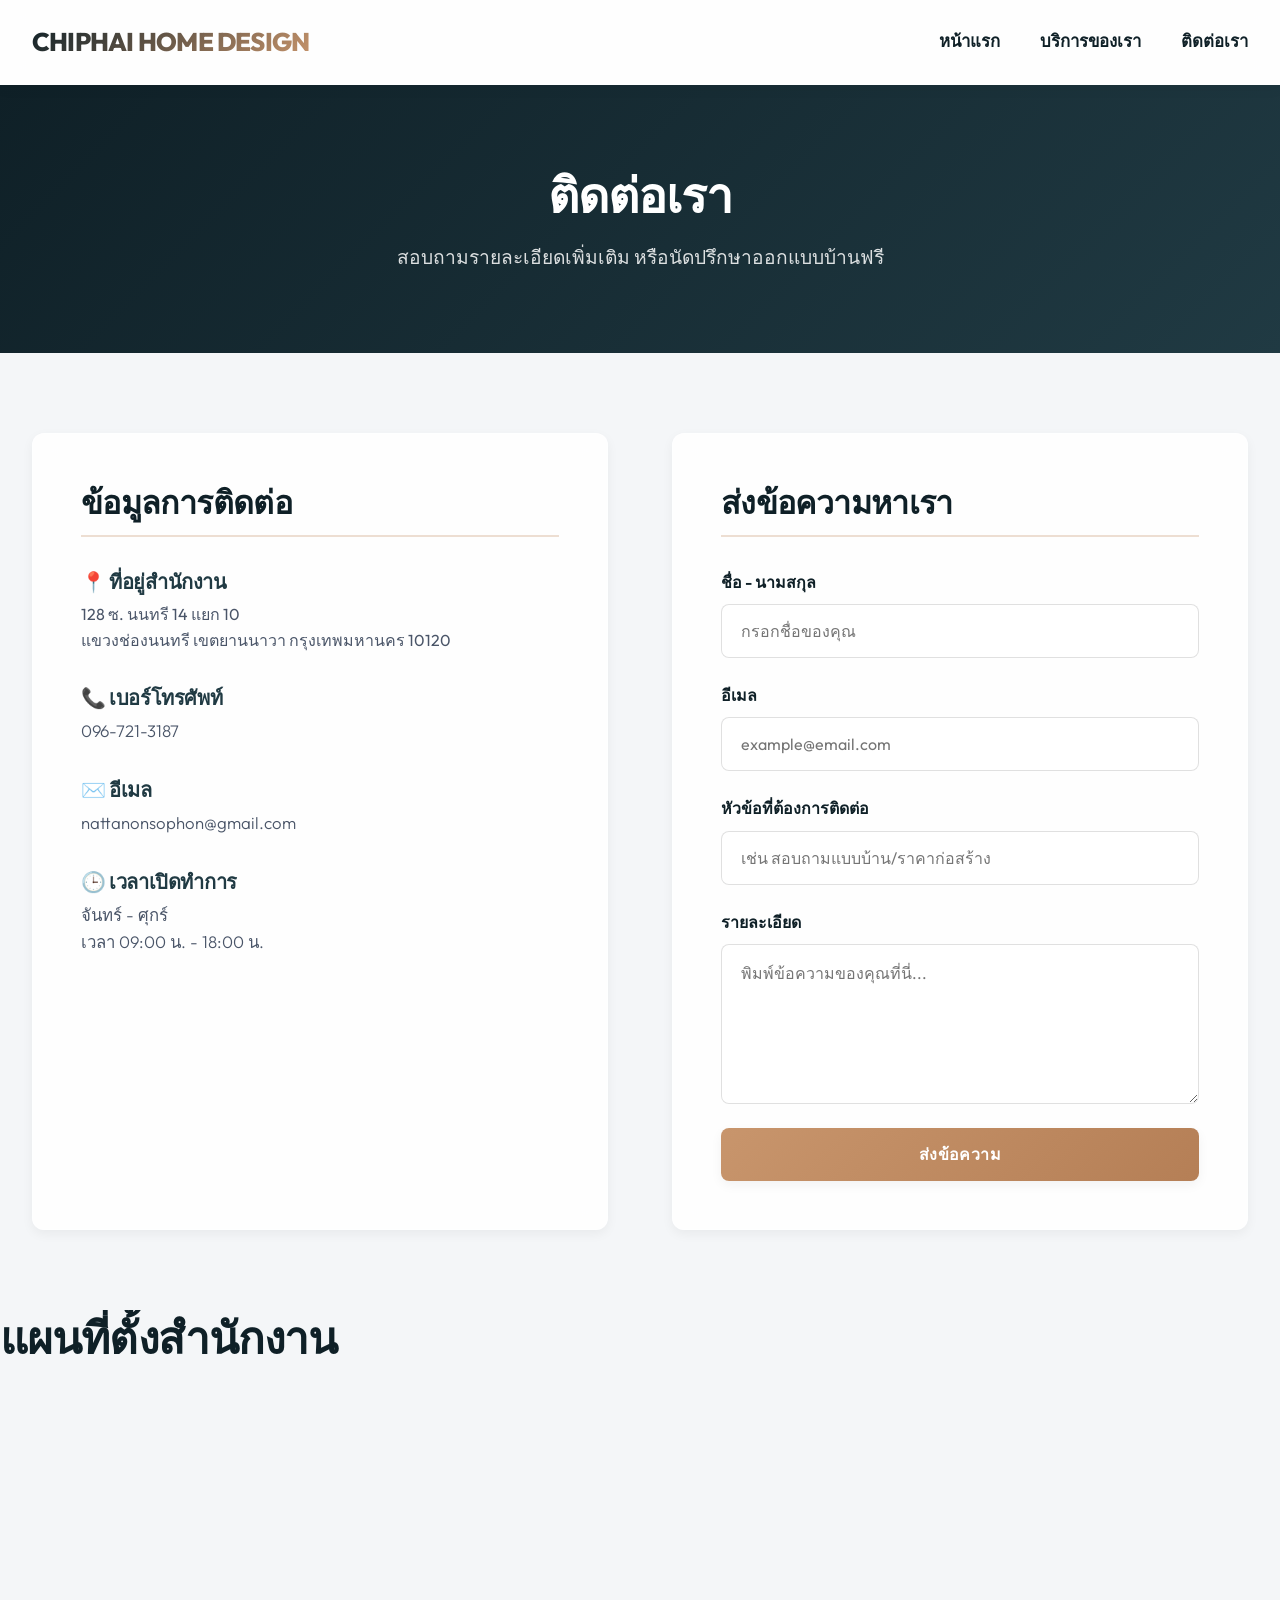
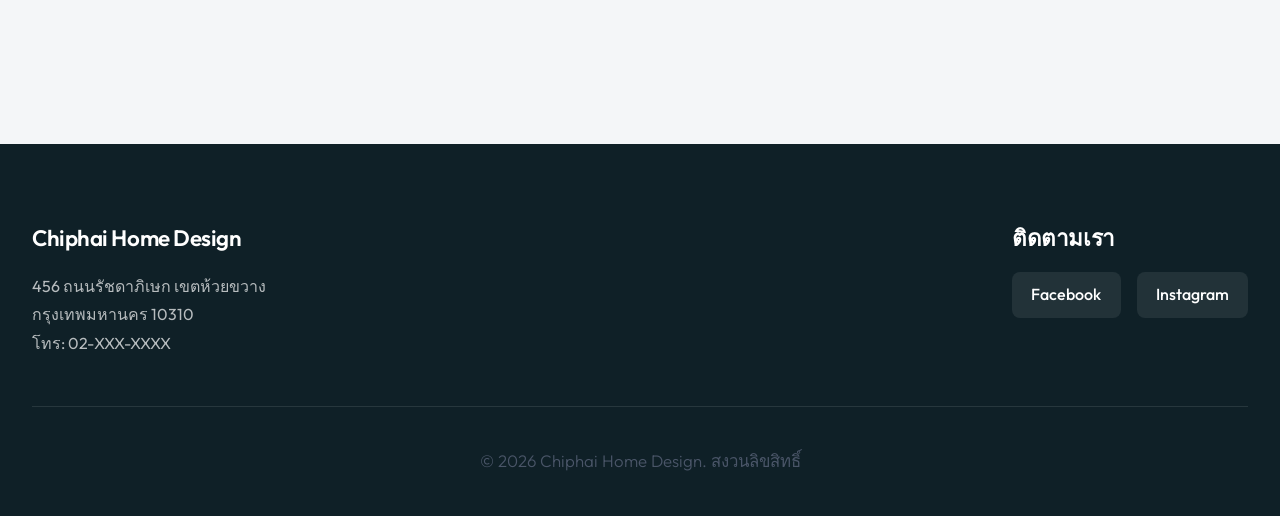
==== contact.html @ 51594060 "Initialize project1 with premium home design theme" ====
<!DOCTYPE html>
<html lang="th">

<head>
    <meta charset="UTF-8">
    <meta name="viewport" content="width=device-width, initial-scale=1.0">
    <title>Chiphai Home Design | ติดต่อเรา</title>
    <meta name="description" content="ติดต่อปรึกษาเรื่องออกแบบบ้านและก่อสร้างกับ Chiphai Home Design">
    <link rel="preconnect" href="https://fonts.googleapis.com">
    <link rel="preconnect" href="https://fonts.gstatic.com" crossorigin>
    <link href="https://fonts.googleapis.com/css2?family=Outfit:wght@300;400;500;600;700;800&display=swap"
        rel="stylesheet">
    <link rel="stylesheet" href="css/style.css">
</head>

<body>
    <!-- Navbar -->
    <header>
        <nav class="navbar">
            <div class="logo"><a href="index.html">Chiphai Home Design</a></div>
            <ul class="nav-links">
                <li><a href="index.html">หน้าแรก</a></li>
                <li><a href="menu.html">บริการของเรา</a></li>
                <li><a href="contact.html">ติดต่อเรา</a></li>
            </ul>
        </nav>
    </header>

    <main>
        <!-- Page Header -->
        <section class="page-header">
            <h1>ติดต่อเรา</h1>
            <p>สอบถามรายละเอียดเพิ่มเติม หรือนัดปรึกษาออกแบบบ้านฟรี</p>
        </section>

        <!-- Contact Container -->
        <div class="contact-container">
            <!-- Contact Info Section -->
            <section class="contact-info">
                <h2>ข้อมูลการติดต่อ</h2>
                <article class="info-item">
                    <h3>📍 ที่อยู่สำนักงาน</h3>
                    <address>
                        128 ซ. นนทรี 14 แยก 10<br>แขวงช่องนนทรี เขตยานนาวา กรุงเทพมหานคร 10120
                    </address>
                </article>
                <article class="info-item">
                    <h3>📞 เบอร์โทรศัพท์</h3>
                    <p>096-721-3187</p>
                </article>
                <article class="info-item">
                    <h3>✉️ อีเมล</h3>
                    <p><a href="mailto:nattanonsophon@gmail.com">nattanonsophon@gmail.com</a></p>
                </article>
                <article class="info-item">
                    <h3>🕒 เวลาเปิดทำการ</h3>
                    <p>จันทร์ - ศุกร์<br>เวลา 09:00 น. - 18:00 น.</p>
                </article>
            </section>

            <!-- Contact Form Section -->
            <section class="contact-form-section">
                <h2>ส่งข้อความหาเรา</h2>
                <form class="contact-form" action="#" method="get">
                    <div class="form-group">
                        <label for="name">ชื่อ - นามสกุล</label>
                        <input type="text" id="name" name="name" required placeholder="กรอกชื่อของคุณ">
                    </div>
                    <div class="form-group">
                        <label for="email">อีเมล</label>
                        <input type="email" id="email" name="email" required placeholder="example@email.com">
                    </div>
                    <div class="form-group">
                        <label for="subject">หัวข้อที่ต้องการติดต่อ</label>
                        <input type="text" id="subject" name="subject" required
                            placeholder="เช่น สอบถามแบบบ้าน/ราคาก่อสร้าง">
                    </div>
                    <div class="form-group">
                        <label for="message">รายละเอียด</label>
                        <textarea id="message" name="message" required
                            placeholder="พิมพ์ข้อความของคุณที่นี่..."></textarea>
                    </div>
                    <button type="submit" class="btn btn-primary">ส่งข้อความ</button>
                </form>
            </section>
        </div>

        <!-- Map Section -->
        <section class="map-section">
            <h2>แผนที่ตั้งสำนักงาน</h2>
            <iframe
                src="https://www.google.com/maps/embed?pb=!1m18!1m12!1m3!1d3875.760074219758!2d100.563032!3d13.7329583!2m3!1f0!2f0!3f0!3m2!1i1024!2i768!4f13.1!3m3!1m2!1s0x30e29f0322ba62c3%3A0xe541c9f43f064f26!2sTerminal21%20Asok!5e0!3m2!1sen!2sth!4v1680000000000!5m2!1sen!2sth"
                allowfullscreen="" loading="lazy" referrerpolicy="no-referrer-when-downgrade"
                title="แผนที่ตั้งบริษัท Chiphai Home Design บน Google Maps">
            </iframe>
        </section>
    </main>

    <!-- Footer -->
    <footer>
        <div class="footer-content">
            <section class="footer-section">
                <h3>Chiphai Home Design</h3>
                <address>
                    456 ถนนรัชดาภิเษก เขตห้วยขวาง<br>กรุงเทพมหานคร 10310<br>
                    โทร: 02-XXX-XXXX
                </address>
            </section>
            <section class="footer-section">
                <h3>ติดตามเรา</h3>
                <div class="social-links">
                    <a href="#">Facebook</a>
                    <a href="#">Instagram</a>
                </div>
            </section>
        </div>
        <div class="footer-bottom">
            <p>&copy; 2026 Chiphai Home Design. สงวนลิขสิทธิ์</p>
        </div>
    </footer>
</body>

</html>
---- css/style.css ----
@import url('https://fonts.googleapis.com/css2?family=Outfit:wght@300;400;500;600;700;800&display=swap');

/* ==========================================
   1. CSS VARIABLES (:root)
   ========================================== */
:root {
  /* Main Architectural Color Palette */
  --primary-color: #0F2027;     /* Deep Architectural Navy/Slate */
  --secondary-color: #C8956C;   /* Warm Copper / Bronze accent */
  --accent-color: #203A43;      /* Metallic Teal/Slate */
  --bg-light: #F4F6F8;
  --bg-glass: rgba(255, 255, 255, 0.85);
  --text-dark: #1A202C;
  --text-muted: #4A5568;
  --white: #FFFFFF;
  
  /* Elevation & Shadows */
  --shadow-sm: 0 4px 12px rgba(0, 0, 0, 0.05);
  --shadow-md: 0 8px 24px rgba(0, 0, 0, 0.08);
  --shadow-lg: 0 16px 40px rgba(0, 0, 0, 0.12);
  
  /* Transitions */
  --transition-normal: 0.3s cubic-bezier(0.4, 0, 0.2, 1);
  
  /* Typography & Layout */
  --font-primary: 'Outfit', sans-serif;
  --radius-sm: 8px;
  --radius-md: 12px;
  --radius-lg: 20px;
}

/* ==========================================
   2. GLOBAL RESET & BASE TYPOGRAPHY
   ========================================== */
*, *::before, *::after {
  margin: 0;
  padding: 0;
  box-sizing: border-box;
}

html {
  scroll-behavior: smooth;
  font-size: 16px;
}

body {
  font-family: var(--font-primary);
  font-weight: 400;
  color: var(--text-dark);
  background-color: var(--bg-light);
  line-height: 1.7;
  overflow-x: hidden;
  -webkit-font-smoothing: antialiased;
  -moz-osx-font-smoothing: grayscale;
}

h1, h2, h3, h4, h5, h6 {
  font-family: var(--font-primary);
  color: var(--primary-color);
  line-height: 1.25;
  letter-spacing: -0.02em;
}

h1 {
  font-size: clamp(2.2rem, 5vw, 3.8rem);
  font-weight: 800;
  margin-bottom: 1.2rem;
}

h2 {
  font-size: clamp(1.8rem, 4vw, 2.75rem);
  font-weight: 700;
  margin-bottom: 1.5rem;
}

h3 {
  font-size: clamp(1.25rem, 2.5vw, 1.6rem);
  font-weight: 600;
  margin-bottom: 0.8rem;
}

h4 {
  font-size: 1.1rem;
  font-weight: 600;
}

p {
  color: var(--text-muted);
  font-size: 1.05rem;
  font-weight: 300;
  line-height: 1.7;
}

a {
  text-decoration: none;
  color: inherit;
  transition: all var(--transition-normal);
}

a:hover {
  color: var(--secondary-color);
}

ul {
  list-style: none;
}

img {
  max-width: 100%;
  height: auto;
  display: block;
}

main {
  animation: fadeIn 0.8s ease-out;
}

/* ==========================================
   3. BUTTONS & MICRO-INTERACTIONS
   ========================================== */
.btn {
  display: inline-flex;
  align-items: center;
  justify-content: center;
  padding: 0.9rem 2rem;
  border-radius: var(--radius-sm);
  font-family: var(--font-primary);
  font-size: 1rem;
  font-weight: 600;
  letter-spacing: 0.03em;
  text-transform: uppercase;
  text-align: center;
  cursor: pointer;
  border: none;
  transition: all var(--transition-normal);
  position: relative;
  overflow: hidden;
  z-index: 1;
}

.btn-primary {
  background: linear-gradient(135deg, var(--secondary-color) 0%, #B57F56 100%);
  color: var(--white);
  box-shadow: var(--shadow-sm);
}

.btn-primary:hover {
  transform: translateY(-3px) scale(1.02);
  box-shadow: var(--shadow-md);
  background: linear-gradient(135deg, #B57F56 0%, var(--secondary-color) 100%);
  color: var(--white);
}

.btn-primary:active {
  transform: translateY(-1px) scale(1);
}

/* ==========================================
   4. HEADER & NAVBAR (FLEXBOX & GLASSMORPHISM)
   ========================================== */
header {
  position: sticky;
  top: 0;
  z-index: 1000;
  background: var(--bg-glass);
  backdrop-filter: blur(12px);
  -webkit-backdrop-filter: blur(12px);
  border-bottom: 1px solid rgba(255, 255, 255, 0.4);
  box-shadow: var(--shadow-sm);
  transition: all var(--transition-normal);
}

.navbar {
  display: flex;
  justify-content: space-between;
  align-items: center;
  max-width: 1280px;
  margin: 0 auto;
  padding: 1.25rem 2rem;
}

.logo a {
  display: inline-block;
  font-size: 1.6rem;
  font-weight: 800;
  color: var(--primary-color);
  letter-spacing: -0.03em;
  text-transform: uppercase;
  background: linear-gradient(135deg, var(--primary-color), var(--secondary-color));
  -webkit-background-clip: text;
  -webkit-text-fill-color: transparent;
  transition: transform var(--transition-normal), opacity var(--transition-normal);
}

.logo a:hover {
  transform: scale(1.03);
  opacity: 0.85;
}

.nav-links {
  display: flex;
  align-items: center;
  gap: 2.5rem;
}

.nav-links a {
  font-weight: 600;
  font-size: 1.05rem;
  color: var(--primary-color);
  position: relative;
  padding: 0.4rem 0;
  transition: color var(--transition-normal);
}

/* Nav Link Hover Underline Micro-interaction */
.nav-links a::after {
  content: '';
  position: absolute;
  bottom: 0;
  left: 0;
  width: 0%;
  height: 2px;
  background-color: var(--secondary-color);
  transition: width var(--transition-normal);
  border-radius: 2px;
}

.nav-links a:hover {
  color: var(--secondary-color);
}

.nav-links a:hover::after {
  width: 100%;
}

/* ==========================================
   5. HERO SECTION (FLEXBOX, GRADIENT & ENTRANCE ANIMATION)
   ========================================== */
.hero {
  display: flex;
  align-items: center;
  justify-content: space-between;
  max-width: 1280px;
  margin: 0 auto;
  padding: 5rem 2rem;
  min-height: 80vh;
  gap: 3.5rem;
  position: relative;
}

.hero-content {
  flex: 1;
  animation: heroEntrance 0.9s cubic-bezier(0.16, 1, 0.3, 1) forwards;
}

.hero-content h1 {
  color: var(--primary-color);
  position: relative;
}

.hero-content p {
  font-size: 1.25rem;
  margin-bottom: 2.5rem;
  max-width: 540px;
  color: var(--text-muted);
}

.hero-image {
  flex: 1;
  position: relative;
  animation: fadeIn 1.2s ease-out;
}

.hero-image img {
  width: 100%;
  height: 480px;
  object-fit: cover;
  border-radius: var(--radius-md);
  box-shadow: var(--shadow-lg);
  transition: transform var(--transition-normal);
  border: 1px solid rgba(255, 255, 255, 0.6);
}

.hero-image img:hover {
  transform: scale(1.02);
}

/* ==========================================
   6. FEATURES SECTION (CSS GRID & GLASSMORPHISM)
   ========================================== */
.features {
  background-color: var(--bg-light);
  padding: 6rem 2rem;
  text-align: center;
  position: relative;
}

.features h2 {
  font-size: 2.5rem;
  margin-bottom: 3.5rem;
  position: relative;
  display: inline-block;
}

.features h2::after {
  content: '';
  display: block;
  width: 60px;
  height: 4px;
  background: var(--secondary-color);
  margin: 0.8rem auto 0;
  border-radius: 2px;
}

.features-grid {
  display: grid;
  grid-template-columns: repeat(auto-fit, minmax(300px, 1fr));
  gap: 2.5rem;
  max-width: 1280px;
  margin: 0 auto;
}

.feature-card {
  background: var(--bg-glass);
  backdrop-filter: blur(12px);
  -webkit-backdrop-filter: blur(12px);
  border: 1px solid rgba(255, 255, 255, 0.4);
  padding: 3rem 2rem;
  border-radius: var(--radius-md);
  box-shadow: var(--shadow-sm);
  transition: transform var(--transition-normal), box-shadow var(--transition-normal);
  text-align: center;
}

.feature-card:hover {
  transform: translateY(-8px);
  box-shadow: var(--shadow-lg);
  animation: cardLift 0.4s ease forwards;
}

.feature-icon {
  font-size: 3rem;
  margin-bottom: 1.5rem;
  display: inline-block;
  background: rgba(200, 149, 108, 0.12);
  width: 80px;
  height: 80px;
  line-height: 80px;
  border-radius: 50%;
  border: 1px solid rgba(200, 149, 108, 0.3);
}

.feature-card h3 {
  margin-bottom: 1rem;
  color: var(--primary-color);
}

/* ==========================================
   7. TESTIMONIALS SECTION (CSS GRID & FLEXBOX)
   ========================================== */
.testimonials {
  padding: 6rem 2rem;
  max-width: 1280px;
  margin: 0 auto;
  text-align: center;
}

.testimonials h2 {
  font-size: 2.5rem;
  margin-bottom: 3.5rem;
}

.testimonials-grid {
  display: grid;
  grid-template-columns: repeat(auto-fit, minmax(380px, 1fr));
  gap: 2.5rem;
}

.testimonial-card {
  background: var(--bg-glass);
  backdrop-filter: blur(12px);
  -webkit-backdrop-filter: blur(12px);
  border: 1px solid rgba(255, 255, 255, 0.4);
  padding: 3rem 2.5rem;
  border-radius: var(--radius-md);
  box-shadow: var(--shadow-sm);
  position: relative;
  transition: transform var(--transition-normal), box-shadow var(--transition-normal);
  text-align: left;
}

.testimonial-card:hover {
  transform: translateY(-8px);
  box-shadow: var(--shadow-lg);
}

.testimonial-text {
  font-style: italic;
  font-size: 1.1rem;
  color: var(--text-dark);
  margin-bottom: 2rem;
  line-height: 1.8;
  position: relative;
}

.testimonial-author {
  display: flex;
  align-items: center;
  gap: 1.2rem;
}

.testimonial-author img {
  width: 65px;
  height: 65px;
  border-radius: 50%;
  object-fit: cover;
  border: 3px solid var(--secondary-color);
  box-shadow: var(--shadow-sm);
}

.testimonial-author h4 {
  color: var(--primary-color);
  font-weight: 700;
  font-size: 1.1rem;
}

/* ==========================================
   8. CTA SECTION (GRADIENT BACKGROUND)
   ========================================== */
.cta-section {
  background: linear-gradient(135deg, var(--primary-color) 0%, var(--accent-color) 100%);
  color: var(--white);
  text-align: center;
  padding: 6rem 2rem;
  position: relative;
  overflow: hidden;
}

.cta-section h2 {
  color: var(--white);
  font-size: 2.75rem;
  margin-bottom: 1.2rem;
}

.cta-section p {
  color: rgba(255, 255, 255, 0.85);
  margin-bottom: 2.5rem;
  font-size: 1.25rem;
  max-width: 650px;
  margin-left: auto;
  margin-right: auto;
}

/* ==========================================
   9. PAGE HEADER & PRODUCT GRID (MENU PAGE)
   ========================================== */
.page-header {
  background: linear-gradient(135deg, var(--primary-color) 0%, var(--accent-color) 100%);
  color: var(--white);
  text-align: center;
  padding: 5rem 2rem;
}

.page-header h1 {
  color: var(--white);
  font-size: 3rem;
  margin-bottom: 1rem;
}

.page-header p {
  color: rgba(255, 255, 255, 0.85);
  font-size: 1.2rem;
}

.products {
  padding: 5rem 2rem 6rem;
  max-width: 1280px;
  margin: 0 auto;
}

.product-grid {
  display: grid;
  grid-template-columns: repeat(3, 1fr);
  gap: 2.5rem;
}

.product-card {
  background: var(--bg-glass);
  backdrop-filter: blur(12px);
  -webkit-backdrop-filter: blur(12px);
  border: 1px solid rgba(255, 255, 255, 0.4);
  border-radius: var(--radius-md);
  overflow: hidden;
  box-shadow: var(--shadow-sm);
  transition: transform var(--transition-normal), box-shadow var(--transition-normal);
  display: flex;
  flex-direction: column;
}

.product-card:hover {
  transform: translateY(-8px);
  box-shadow: var(--shadow-lg);
}

.product-image {
  width: 100%;
  height: 260px;
  object-fit: cover;
  transition: transform var(--transition-normal);
}

.product-card:hover .product-image {
  transform: scale(1.08);
}

.product-info {
  padding: 2rem;
  display: flex;
  flex-direction: column;
  flex-grow: 1;
}

.product-info h3 {
  color: var(--primary-color);
  font-size: 1.4rem;
  margin-bottom: 0.8rem;
}

.product-info p {
  font-size: 1rem;
  flex-grow: 1;
  margin-bottom: 1.5rem;
}

.product-price {
  color: var(--secondary-color);
  font-size: 1.35rem;
  font-weight: 700;
  letter-spacing: -0.01em;
}

/* ==========================================
   10. PROMOTION BANNER (GRADIENT BACKGROUND)
   ========================================== */
.promotion-banner {
  background: linear-gradient(135deg, var(--secondary-color) 0%, #A87B56 100%);
  color: var(--white);
  text-align: center;
  padding: 4rem 2rem;
  margin: 4rem 0 2rem;
  box-shadow: var(--shadow-md);
}

.promotion-banner h2 {
  color: var(--white);
  font-size: 2.25rem;
  margin-bottom: 0.8rem;
}

.promotion-banner p {
  color: rgba(255, 255, 255, 0.95);
  font-size: 1.25rem;
}

/* ==========================================
   11. CONTACT SECTION (CONTACT GRID & GLASSMORPHISM)
   ========================================== */
.contact-container {
  display: grid;
  grid-template-columns: 1fr 1fr;
  gap: 4rem;
  max-width: 1280px;
  margin: 5rem auto;
  padding: 0 2rem;
}

.contact-info, .contact-form-section {
  background: var(--bg-glass);
  backdrop-filter: blur(12px);
  -webkit-backdrop-filter: blur(12px);
  border: 1px solid rgba(255, 255, 255, 0.4);
  padding: 3rem;
  border-radius: var(--radius-md);
  box-shadow: var(--shadow-sm);
}

.contact-info h2, .contact-form-section h2 {
  font-size: 2rem;
  margin-bottom: 2rem;
  color: var(--primary-color);
  border-bottom: 2px solid rgba(200, 149, 108, 0.3);
  padding-bottom: 0.8rem;
}

.info-item {
  margin-bottom: 2rem;
}

.info-item h3 {
  font-size: 1.25rem;
  margin-bottom: 0.5rem;
  color: var(--accent-color);
}

.info-item p, .info-item address {
  font-style: normal;
  color: var(--text-muted);
  line-height: 1.6;
}

.contact-form {
  display: flex;
  flex-direction: column;
  gap: 1.5rem;
}

.form-group {
  display: flex;
  flex-direction: column;
  gap: 0.5rem;
}

.form-group label {
  font-weight: 600;
  color: var(--primary-color);
}

.form-group input, .form-group textarea {
  padding: 1rem 1.2rem;
  border: 1px solid rgba(0, 0, 0, 0.12);
  border-radius: var(--radius-sm);
  font-family: var(--font-primary);
  font-size: 1rem;
  background: var(--white);
  transition: all var(--transition-normal);
}

.form-group textarea {
  resize: vertical;
  min-height: 160px;
}

.form-group input:focus, .form-group textarea:focus {
  outline: none;
  border-color: var(--secondary-color);
  box-shadow: 0 0 0 4px rgba(200, 149, 108, 0.15);
}

/* Map Section */
.map-section {
  width: 100%;
  height: 450px;
  margin-bottom: -1rem;
  overflow: hidden;
}

.map-section iframe {
  width: 100%;
  height: 100%;
  border: 0;
}

/* ==========================================
   12. FOOTER (FLEXBOX & SOCIAL LINKS)
   ========================================== */
footer {
  background-color: var(--primary-color);
  color: var(--white);
  padding: 5rem 2rem 2.5rem;
}

.footer-content {
  display: flex;
  justify-content: space-between;
  flex-wrap: wrap;
  gap: 3rem;
  max-width: 1280px;
  margin: 0 auto;
  border-bottom: 1px solid rgba(255, 255, 255, 0.1);
  padding-bottom: 3rem;
}

.footer-section h3 {
  color: var(--white);
  font-size: 1.4rem;
  margin-bottom: 1.2rem;
}

.footer-section address {
  font-style: normal;
  color: rgba(255, 255, 255, 0.7);
  line-height: 1.8;
}

.social-links {
  display: flex;
  gap: 1rem;
  margin-top: 1rem;
}

.social-links a {
  background: rgba(255, 255, 255, 0.08);
  color: var(--white);
  padding: 0.6rem 1.2rem;
  border-radius: var(--radius-sm);
  font-weight: 500;
  transition: all var(--transition-normal);
}

.social-links a:hover {
  background: var(--secondary-color);
  transform: translateY(-3px);
}

.footer-bottom {
  text-align: center;
  padding-top: 2.5rem;
  color: rgba(255, 255, 255, 0.5);
  font-size: 0.95rem;
}

/* ==========================================
   13. SERVICE DETAIL OVERLAY (CSS :target)
   ========================================== */

/* Card hover interactions */
.product-card:hover .product-image {
  transform: scale(1.06);
}

.product-card:hover h3 {
  color: var(--secondary-color);
}

/* Detail button inside cards */
.btn-detail {
  align-self: flex-start;
  padding: 0.6rem 1.4rem;
  font-size: 0.9rem;
  font-weight: 600;
  text-transform: uppercase;
  letter-spacing: 0.05em;
  background: transparent;
  color: var(--secondary-color);
  border: 2px solid var(--secondary-color);
  border-radius: var(--radius-sm);
  margin-top: auto; /* Push to the bottom of the card info area */
  transition: all var(--transition-normal);
}

.btn-detail:hover {
  background: var(--secondary-color);
  color: var(--white) !important; /* override global anchor color */
  transform: translateY(-2px);
  box-shadow: var(--shadow-sm);
}

/* Overlay (hidden by default) */
.service-detail-overlay {
  position: fixed;
  top: 0;
  left: 0;
  width: 100%;
  height: 100%;
  background: rgba(15, 32, 39, 0.75);
  backdrop-filter: blur(6px);
  -webkit-backdrop-filter: blur(6px);
  z-index: 2000;
  display: flex;
  align-items: center;
  justify-content: center;
  padding: 2rem;
  opacity: 0;
  visibility: hidden;
  transition: opacity 0.4s ease, visibility 0.4s ease;
}

/* Show overlay when :target is active */
.service-detail-overlay:target {
  opacity: 1;
  visibility: visible;
}

.service-detail-overlay:target .service-detail-card {
  transform: translateY(0) scale(1);
  opacity: 1;
}

/* Detail card */
.service-detail-card {
  background: var(--white);
  border-radius: var(--radius-lg);
  max-width: 720px;
  width: 100%;
  max-height: 90vh;
  overflow-y: auto;
  box-shadow: var(--shadow-lg);
  position: relative;
  transform: translateY(30px) scale(0.95);
  opacity: 0;
  transition: transform 0.4s cubic-bezier(0.16, 1, 0.3, 1), opacity 0.4s ease;
}

/* Close button */
.detail-close {
  position: absolute;
  top: 1rem;
  right: 1.2rem;
  width: 44px;
  height: 44px;
  display: flex;
  align-items: center;
  justify-content: center;
  font-size: 1.4rem;
  font-weight: 700;
  color: var(--white);
  background: rgba(0, 0, 0, 0.45);
  border-radius: 50%;
  z-index: 10;
  transition: all var(--transition-normal);
  text-decoration: none;
  line-height: 1;
}

.detail-close:hover {
  background: rgba(0, 0, 0, 0.7);
  transform: rotate(90deg) scale(1.1);
  color: var(--white);
}

/* Detail hero image */
.detail-hero {
  width: 100%;
  overflow: hidden;
  border-radius: var(--radius-lg) var(--radius-lg) 0 0;
}

.detail-hero img {
  width: 100%;
  height: 320px;
  object-fit: cover;
  display: block;
}

/* Detail body content */
.detail-body {
  padding: 2.5rem;
}

.detail-body h2 {
  font-size: 2rem;
  color: var(--primary-color);
  margin-bottom: 0.5rem;
}

.detail-body h3 {
  font-size: 1.3rem;
  color: var(--accent-color);
  margin-top: 2rem;
  margin-bottom: 1rem;
  padding-bottom: 0.5rem;
  border-bottom: 2px solid rgba(200, 149, 108, 0.25);
}

.detail-price {
  font-size: 1.5rem;
  font-weight: 700;
  color: var(--secondary-color);
  margin-bottom: 1.5rem;
}

.detail-body > p {
  font-size: 1.1rem;
  line-height: 1.8;
  color: var(--text-muted);
}

/* Feature list */
.detail-features {
  list-style: none;
  padding: 0;
  margin: 0 0 2rem 0;
  display: flex;
  flex-direction: column;
  gap: 0.8rem;
}

.detail-features li {
  font-size: 1.05rem;
  color: var(--text-dark);
  padding: 0.7rem 1rem;
  background: var(--bg-light);
  border-radius: var(--radius-sm);
  border-left: 3px solid var(--secondary-color);
  transition: transform var(--transition-normal);
}

.detail-features li:hover {
  transform: translateX(5px);
}

/* ==========================================
   14. KEYFRAME ANIMATIONS
   ========================================== */
@keyframes heroEntrance {
  from {
    opacity: 0;
    transform: translateY(30px);
  }
  to {
    opacity: 1;
    transform: translateY(0);
  }
}

@keyframes fadeIn {
  from {
    opacity: 0;
  }
  to {
    opacity: 1;
  }
}

@keyframes cardLift {
  0% {
    transform: translateY(0);
  }
  50% {
    transform: translateY(-10px);
  }
  100% {
    transform: translateY(-8px);
  }
}

/* ==========================================
   14. RESPONSIVE DESIGN (@media queries)
   ========================================== */

/* Breakpoint 1200px+ / Desktop */
@media (min-width: 1200px) {
  .product-grid {
    grid-template-columns: repeat(3, 1fr);
  }

  .contact-container {
    grid-template-columns: 1fr 1fr;
    padding-left: 2rem;
    padding-right: 2rem;
  }
}

/* Breakpoint 768px - 992px / Tablet */
@media (max-width: 992px) {
  .hero {
    flex-direction: column;
    text-align: center;
    padding: 4rem 2rem;
  }

  .hero-content {
    padding-right: 0;
    margin-bottom: 2rem;
  }

  .hero-content p {
    margin-left: auto;
    margin-right: auto;
  }

  .product-grid {
    grid-template-columns: repeat(2, 1fr);
  }

  .contact-container {
    grid-template-columns: 1fr;
    gap: 2.5rem;
  }
}

/* Breakpoint 375px / Mobile (max-width: 576px) */
@media (max-width: 576px) {
  .navbar {
    flex-direction: column;
    gap: 1.2rem;
    padding: 1rem;
  }

  .nav-links {
    gap: 1.2rem;
  }

  .product-grid {
    grid-template-columns: 1fr;
  }

  .testimonials-grid {
    grid-template-columns: 1fr;
  }

  .footer-content {
    flex-direction: column;
    text-align: center;
  }

  .social-links {
    justify-content: center;
  }

  .hero-image img {
    height: 320px;
  }

  .contact-info, .contact-form-section {
    padding: 2rem 1.5rem;
  }

  .features h2, .testimonials h2, .cta-section h2, .page-header h1 {
    font-size: 2rem;
  }

  /* Service Detail Overlay - Mobile */
  .service-detail-overlay {
    padding: 1rem;
    align-items: flex-start;
    padding-top: 2rem;
  }

  .service-detail-card {
    max-height: 85vh;
  }

  .detail-hero img {
    height: 200px;
  }

  .detail-body {
    padding: 1.5rem;
  }

  .detail-body h2 {
    font-size: 1.5rem;
  }

  .detail-price {
    font-size: 1.25rem;
  }
}
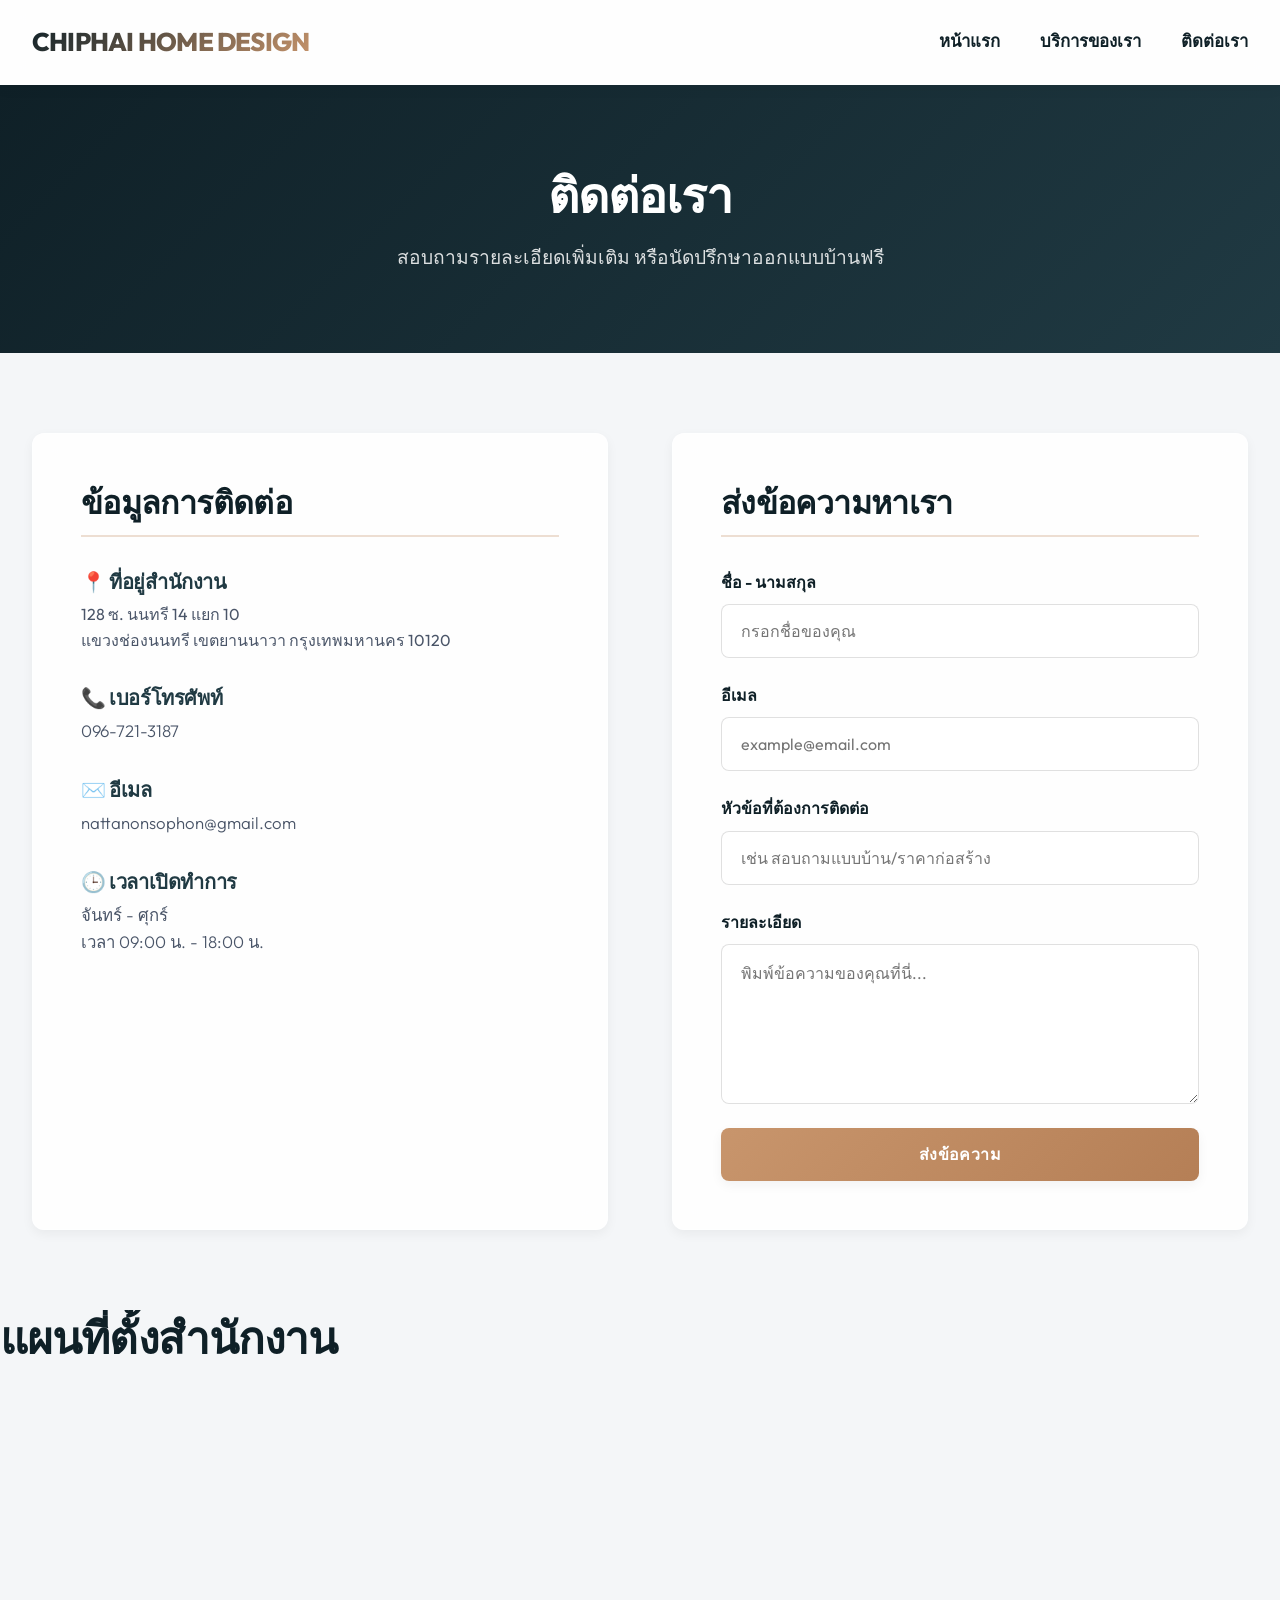
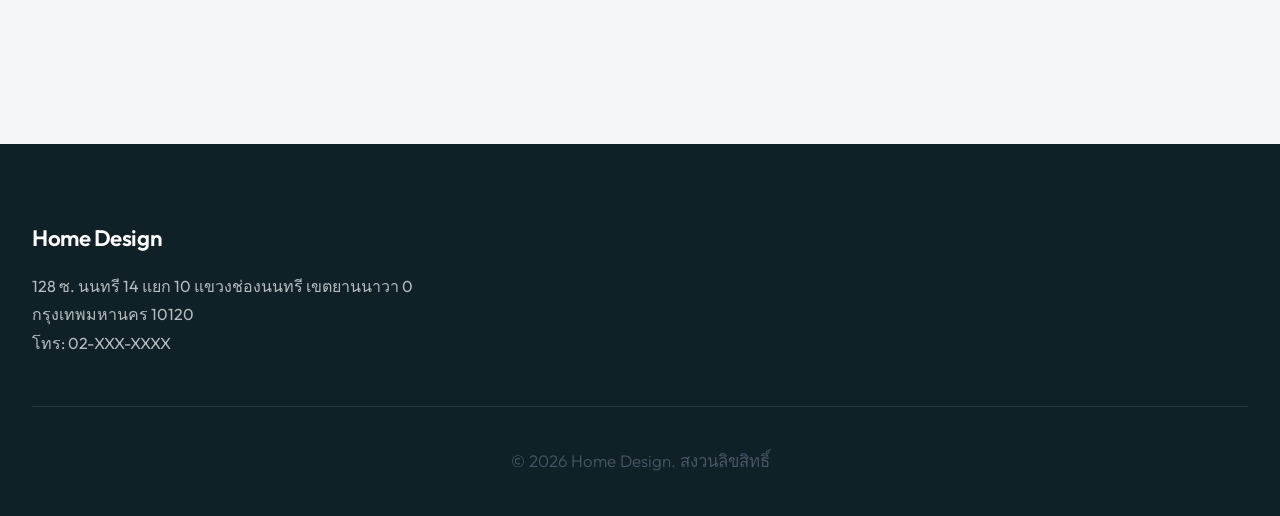
==== commit 6adc3938: "Update contact.html" ====
--- a/contact.html
+++ b/contact.html
@@ -4,7 +4,7 @@
 <head>
     <meta charset="UTF-8">
     <meta name="viewport" content="width=device-width, initial-scale=1.0">
-    <title>Chiphai Home Design | ติดต่อเรา</title>
+    <title> Home Design | ติดต่อเรา</title>
     <meta name="description" content="ติดต่อปรึกษาเรื่องออกแบบบ้านและก่อสร้างกับ Chiphai Home Design">
     <link rel="preconnect" href="https://fonts.googleapis.com">
     <link rel="preconnect" href="https://fonts.gstatic.com" crossorigin>
@@ -91,7 +91,7 @@
             <iframe
                 src="https://www.google.com/maps/embed?pb=!1m18!1m12!1m3!1d3875.760074219758!2d100.563032!3d13.7329583!2m3!1f0!2f0!3f0!3m2!1i1024!2i768!4f13.1!3m3!1m2!1s0x30e29f0322ba62c3%3A0xe541c9f43f064f26!2sTerminal21%20Asok!5e0!3m2!1sen!2sth!4v1680000000000!5m2!1sen!2sth"
                 allowfullscreen="" loading="lazy" referrerpolicy="no-referrer-when-downgrade"
-                title="แผนที่ตั้งบริษัท Chiphai Home Design บน Google Maps">
+                title="แผนที่ตั้งบริษัท  Home Design บน Google Maps">
             </iframe>
         </section>
     </main>
@@ -100,24 +100,17 @@
     <footer>
         <div class="footer-content">
             <section class="footer-section">
-                <h3>Chiphai Home Design</h3>
+                <h3> Home Design</h3>
                 <address>
-                    456 ถนนรัชดาภิเษก เขตห้วยขวาง<br>กรุงเทพมหานคร 10310<br>
+                   128 ซ. นนทรี 14 แยก 10 แขวงช่องนนทรี เขตยานนาวา 0<br>กรุงเทพมหานคร 10120<br>
                     โทร: 02-XXX-XXXX
                 </address>
             </section>
-            <section class="footer-section">
-                <h3>ติดตามเรา</h3>
-                <div class="social-links">
-                    <a href="#">Facebook</a>
-                    <a href="#">Instagram</a>
-                </div>
-            </section>
         </div>
         <div class="footer-bottom">
-            <p>&copy; 2026 Chiphai Home Design. สงวนลิขสิทธิ์</p>
+            <p>&copy; 2026  Home Design. สงวนลิขสิทธิ์</p>
         </div>
     </footer>
 </body>
 
-</html>+</html>
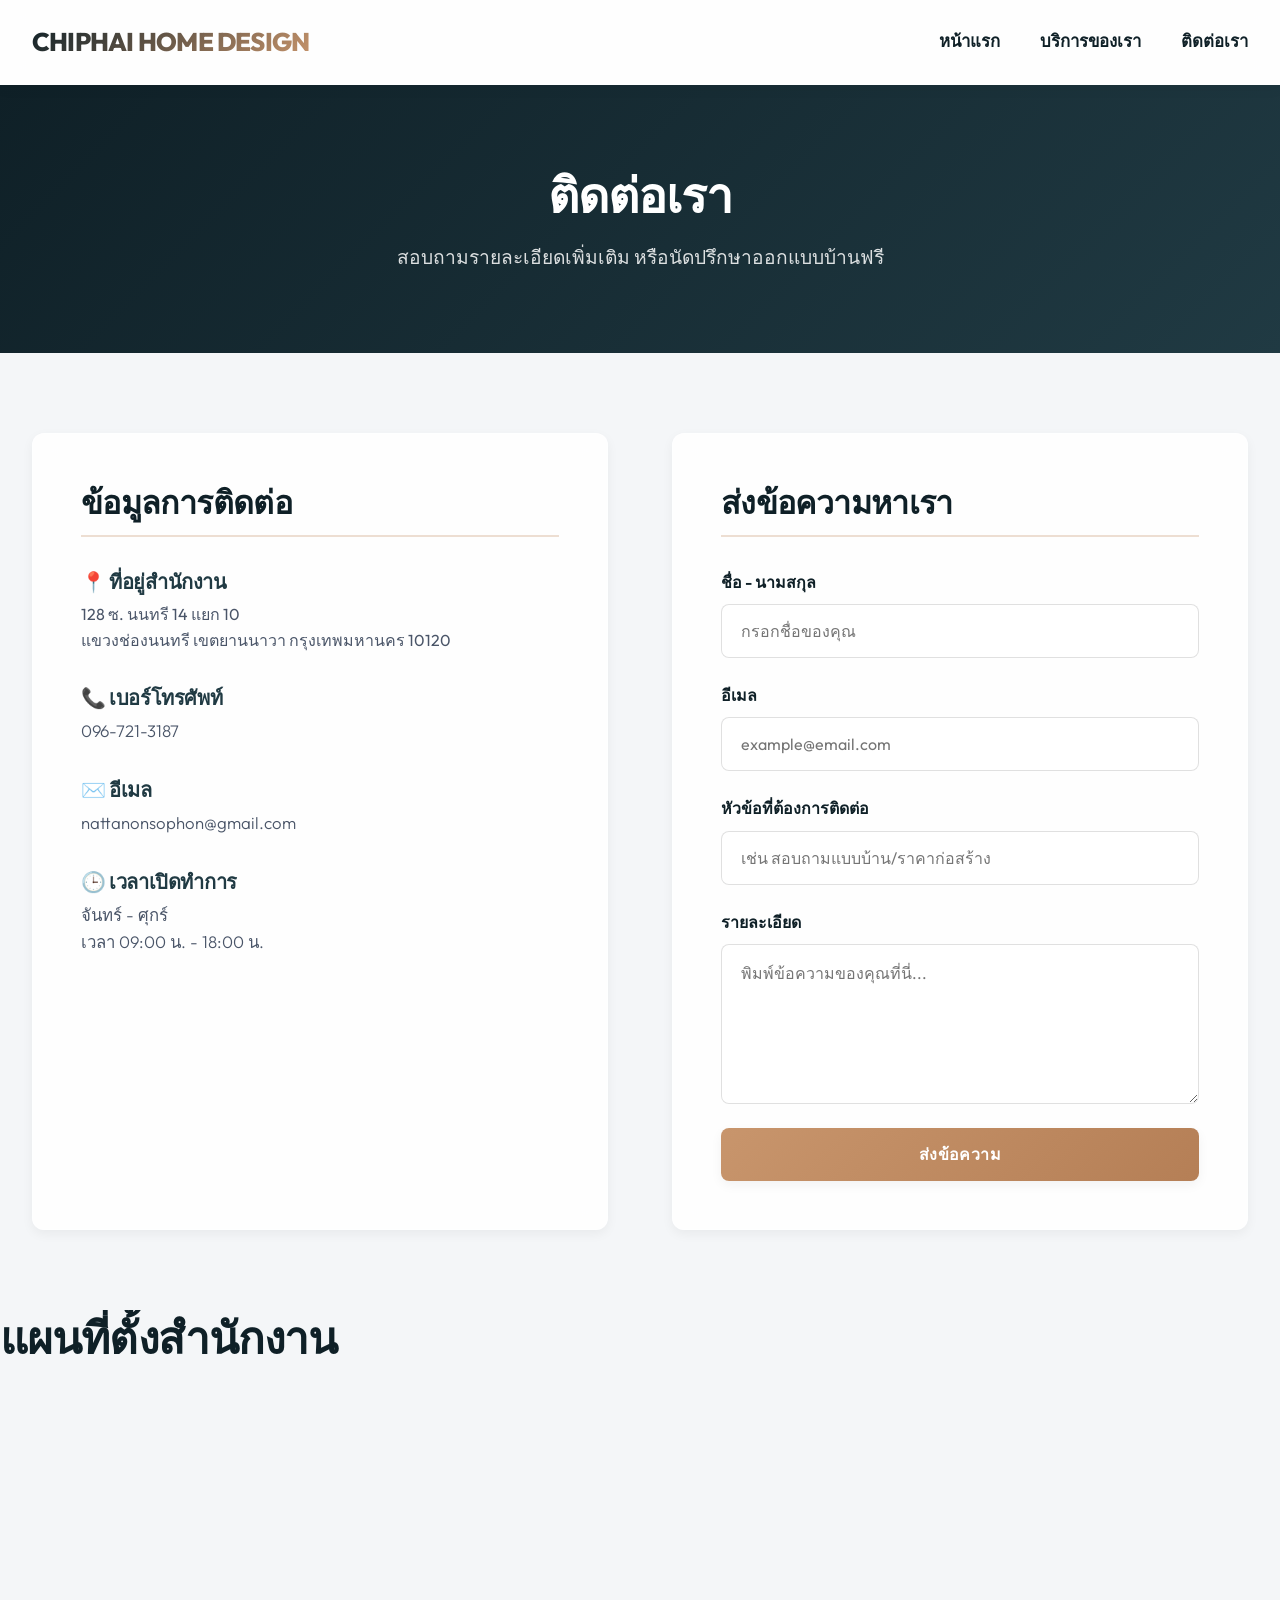
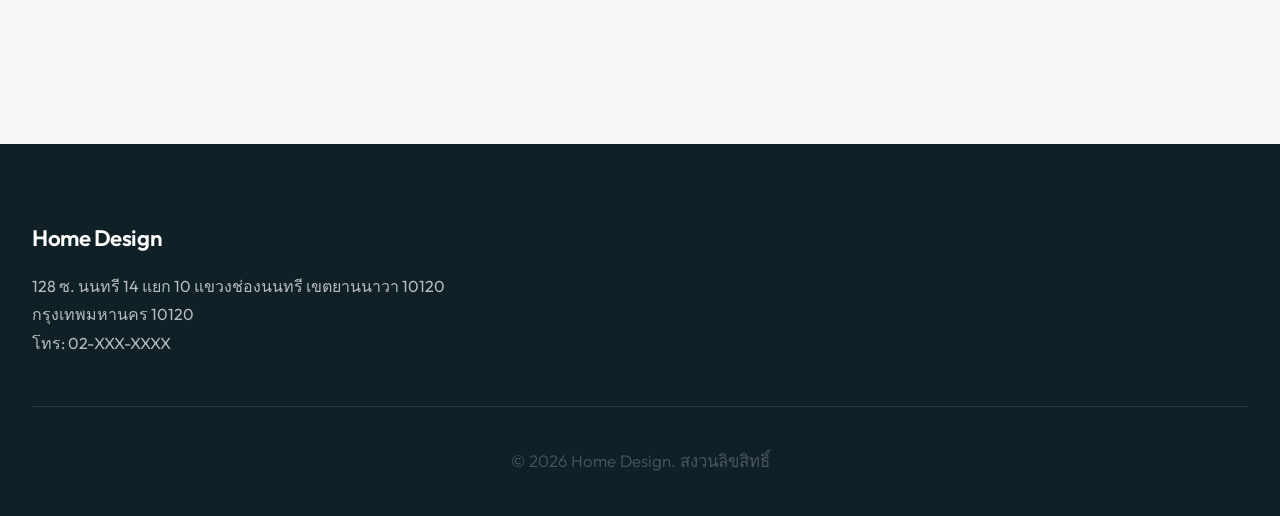
==== commit 43062457: "Update contact.html" ====
--- a/contact.html
+++ b/contact.html
@@ -102,7 +102,7 @@
             <section class="footer-section">
                 <h3> Home Design</h3>
                 <address>
-                   128 ซ. นนทรี 14 แยก 10 แขวงช่องนนทรี เขตยานนาวา 0<br>กรุงเทพมหานคร 10120<br>
+                   128 ซ. นนทรี 14 แยก 10 แขวงช่องนนทรี เขตยานนาวา 10120<br>กรุงเทพมหานคร 10120<br>
                     โทร: 02-XXX-XXXX
                 </address>
             </section>
--- a/css/style.css
+++ b/css/style.css
@@ -1,28 +1,28 @@
 @import url('https://fonts.googleapis.com/css2?family=Outfit:wght@300;400;500;600;700;800&display=swap');
 
 /* ==========================================
-   1. CSS VARIABLES (:root)
+   1. ตัวแปร CSS (:root)
    ========================================== */
 :root {
-  /* Main Architectural Color Palette */
-  --primary-color: #0F2027;     /* Deep Architectural Navy/Slate */
-  --secondary-color: #C8956C;   /* Warm Copper / Bronze accent */
-  --accent-color: #203A43;      /* Metallic Teal/Slate */
+  /* โทนสีหลักสำหรับการออกแบบบ้าน */
+  --primary-color: #0F2027;     /* สีกรมท่าสถาปัตยกรรมเข้ม */
+  --secondary-color: #C8956C;   /* สีทองแดงอุ่น สำหรับแต่งขอบ */
+  --accent-color: #203A43;      /* สีสเลทประกายเมทัลลิก */
   --bg-light: #F4F6F8;
   --bg-glass: rgba(255, 255, 255, 0.85);
   --text-dark: #1A202C;
   --text-muted: #4A5568;
   --white: #FFFFFF;
   
-  /* Elevation & Shadows */
+  /* มิติและเงา */
   --shadow-sm: 0 4px 12px rgba(0, 0, 0, 0.05);
   --shadow-md: 0 8px 24px rgba(0, 0, 0, 0.08);
   --shadow-lg: 0 16px 40px rgba(0, 0, 0, 0.12);
   
-  /* Transitions */
+  /* เอฟเฟกต์การเคลื่อนไหว (Transition) */
   --transition-normal: 0.3s cubic-bezier(0.4, 0, 0.2, 1);
   
-  /* Typography & Layout */
+  /* ตัวอักษรและระยะขอบ */
   --font-primary: 'Outfit', sans-serif;
   --radius-sm: 8px;
   --radius-md: 12px;
@@ -30,7 +30,7 @@
 }
 
 /* ==========================================
-   2. GLOBAL RESET & BASE TYPOGRAPHY
+   2. รีเซ็ตค่าเริ่มต้นและฟอนต์พื้นฐาน
    ========================================== */
 *, *::before, *::after {
   margin: 0;
@@ -116,7 +116,7 @@
 }
 
 /* ==========================================
-   3. BUTTONS & MICRO-INTERACTIONS
+   3. ปุ่มและลูกเล่นการตอบสนอง
    ========================================== */
 .btn {
   display: inline-flex;
@@ -156,7 +156,7 @@
 }
 
 /* ==========================================
-   4. HEADER & NAVBAR (FLEXBOX & GLASSMORPHISM)
+   4. ส่วนหัวและเมนูนำทาง (Navbar - Flexbox & Glassmorphism)
    ========================================== */
 header {
   position: sticky;
@@ -212,7 +212,7 @@
   transition: color var(--transition-normal);
 }
 
-/* Nav Link Hover Underline Micro-interaction */
+/* เส้นใต้ของลิงก์เมนูเมื่อเอาเมาส์ชี้ */
 .nav-links a::after {
   content: '';
   position: absolute;
@@ -234,7 +234,7 @@
 }
 
 /* ==========================================
-   5. HERO SECTION (FLEXBOX, GRADIENT & ENTRANCE ANIMATION)
+   5. ส่วนต้อนรับ (Hero Section - Flexbox, Gradient & Entrance Animation)
    ========================================== */
 .hero {
   display: flex;
@@ -286,7 +286,7 @@
 }
 
 /* ==========================================
-   6. FEATURES SECTION (CSS GRID & GLASSMORPHISM)
+   6. ส่วนจุดเด่น (Features Section - CSS Grid & Glassmorphism)
    ========================================== */
 .features {
   background-color: var(--bg-light);
@@ -356,7 +356,7 @@
 }
 
 /* ==========================================
-   7. TESTIMONIALS SECTION (CSS GRID & FLEXBOX)
+   7. ส่วนความเห็นลูกค้า (Testimonials Section - CSS Grid & Flexbox)
    ========================================== */
 .testimonials {
   padding: 6rem 2rem;
@@ -425,7 +425,7 @@
 }
 
 /* ==========================================
-   8. CTA SECTION (GRADIENT BACKGROUND)
+   8. ส่วนเชิญชวนติดต่อ (CTA Section - Gradient Background)
    ========================================== */
 .cta-section {
   background: linear-gradient(135deg, var(--primary-color) 0%, var(--accent-color) 100%);
@@ -452,7 +452,7 @@
 }
 
 /* ==========================================
-   9. PAGE HEADER & PRODUCT GRID (MENU PAGE)
+   9. ส่วนหัวหน้าเพจและการ์ดบริการ (Page Header & Product Grid ในหน้าบริการ)
    ========================================== */
 .page-header {
   background: linear-gradient(135deg, var(--primary-color) 0%, var(--accent-color) 100%);
@@ -540,7 +540,7 @@
 }
 
 /* ==========================================
-   10. PROMOTION BANNER (GRADIENT BACKGROUND)
+   10. แบนเนอร์โปรโมชั่น (Promotion Banner - Gradient Background)
    ========================================== */
 .promotion-banner {
   background: linear-gradient(135deg, var(--secondary-color) 0%, #A87B56 100%);
@@ -563,7 +563,7 @@
 }
 
 /* ==========================================
-   11. CONTACT SECTION (CONTACT GRID & GLASSMORPHISM)
+   11. ส่วนฟอร์มติดต่อ (Contact Section - Contact Grid & Glassmorphism)
    ========================================== */
 .contact-container {
   display: grid;
@@ -646,7 +646,7 @@
   box-shadow: 0 0 0 4px rgba(200, 149, 108, 0.15);
 }
 
-/* Map Section */
+/* ส่วนของแผนที่ */
 .map-section {
   width: 100%;
   height: 450px;
@@ -661,7 +661,7 @@
 }
 
 /* ==========================================
-   12. FOOTER (FLEXBOX & SOCIAL LINKS)
+   12. ส่วนท้ายเว็บ (Footer - Flexbox & Social Links)
    ========================================== */
 footer {
   background-color: var(--primary-color);
@@ -720,10 +720,10 @@
 }
 
 /* ==========================================
-   13. SERVICE DETAIL OVERLAY (CSS :target)
-   ========================================== */
-
-/* Card hover interactions */
+   13. กล่องรายละเอียดบริการแบบป๊อปอัป (Service Detail Overlay - CSS :target)
+   ========================================== */
+
+/* ลูกเล่นการตอบสนองเมื่อชี้ที่การ์ดบริการ */
 .product-card:hover .product-image {
   transform: scale(1.06);
 }
@@ -732,7 +732,7 @@
   color: var(--secondary-color);
 }
 
-/* Detail button inside cards */
+/* ปุ่มรายละเอียดในการ์ดแต่ละใบ */
 .btn-detail {
   align-self: flex-start;
   padding: 0.6rem 1.4rem;
@@ -755,7 +755,7 @@
   box-shadow: var(--shadow-sm);
 }
 
-/* Overlay (hidden by default) */
+/* ส่วนพื้นหลังของป๊อปอัปรายละเอียด (ซ่อนไว้เป็นค่าเริ่มต้น) */
 .service-detail-overlay {
   position: fixed;
   top: 0;
@@ -775,7 +775,7 @@
   transition: opacity 0.4s ease, visibility 0.4s ease;
 }
 
-/* Show overlay when :target is active */
+/* แสดงผลป๊อปอัปเมื่อถูกคลิกเลือก (:target) */
 .service-detail-overlay:target {
   opacity: 1;
   visibility: visible;
@@ -786,7 +786,7 @@
   opacity: 1;
 }
 
-/* Detail card */
+/* การ์ดรายละเอียดบริการ */
 .service-detail-card {
   background: var(--white);
   border-radius: var(--radius-lg);
@@ -801,7 +801,7 @@
   transition: transform 0.4s cubic-bezier(0.16, 1, 0.3, 1), opacity 0.4s ease;
 }
 
-/* Close button */
+/* ปุ่มปิดการ์ดป๊อปอัป */
 .detail-close {
   position: absolute;
   top: 1rem;
@@ -828,7 +828,7 @@
   color: var(--white);
 }
 
-/* Detail hero image */
+/* รูปภาพขนาดใหญ่ในป๊อปอัป */
 .detail-hero {
   width: 100%;
   overflow: hidden;
@@ -842,7 +842,7 @@
   display: block;
 }
 
-/* Detail body content */
+/* เนื้อหารายละเอียดบริการ */
 .detail-body {
   padding: 2.5rem;
 }
@@ -875,7 +875,7 @@
   color: var(--text-muted);
 }
 
-/* Feature list */
+/* รายการสิ่งที่จะได้รับ */
 .detail-features {
   list-style: none;
   padding: 0;
@@ -900,7 +900,7 @@
 }
 
 /* ==========================================
-   14. KEYFRAME ANIMATIONS
+   14. ภาพเคลื่อนไหวคีย์เฟรม (Keyframe Animations)
    ========================================== */
 @keyframes heroEntrance {
   from {
@@ -935,10 +935,10 @@
 }
 
 /* ==========================================
-   14. RESPONSIVE DESIGN (@media queries)
-   ========================================== */
-
-/* Breakpoint 1200px+ / Desktop */
+   15. การรองรับขนาดหน้าจอ (Responsive Design - @media queries)
+   ========================================== */
+
+/* ขนาดหน้าจอคอมพิวเตอร์ทั่วไป (Desktop - 1200px+) */
 @media (min-width: 1200px) {
   .product-grid {
     grid-template-columns: repeat(3, 1fr);
@@ -951,7 +951,7 @@
   }
 }
 
-/* Breakpoint 768px - 992px / Tablet */
+/* ขนาดหน้าจอแท็บเล็ต (Tablet - 768px ถึง 992px) */
 @media (max-width: 992px) {
   .hero {
     flex-direction: column;
@@ -979,7 +979,7 @@
   }
 }
 
-/* Breakpoint 375px / Mobile (max-width: 576px) */
+/* ขนาดหน้าจอมือถือ (Mobile - ไม่เกิน 576px) */
 @media (max-width: 576px) {
   .navbar {
     flex-direction: column;
@@ -1020,7 +1020,7 @@
     font-size: 2rem;
   }
 
-  /* Service Detail Overlay - Mobile */
+  /* กล่องรายละเอียดป๊อปอัปสำหรับหน้าจอมือถือ */
   .service-detail-overlay {
     padding: 1rem;
     align-items: flex-start;
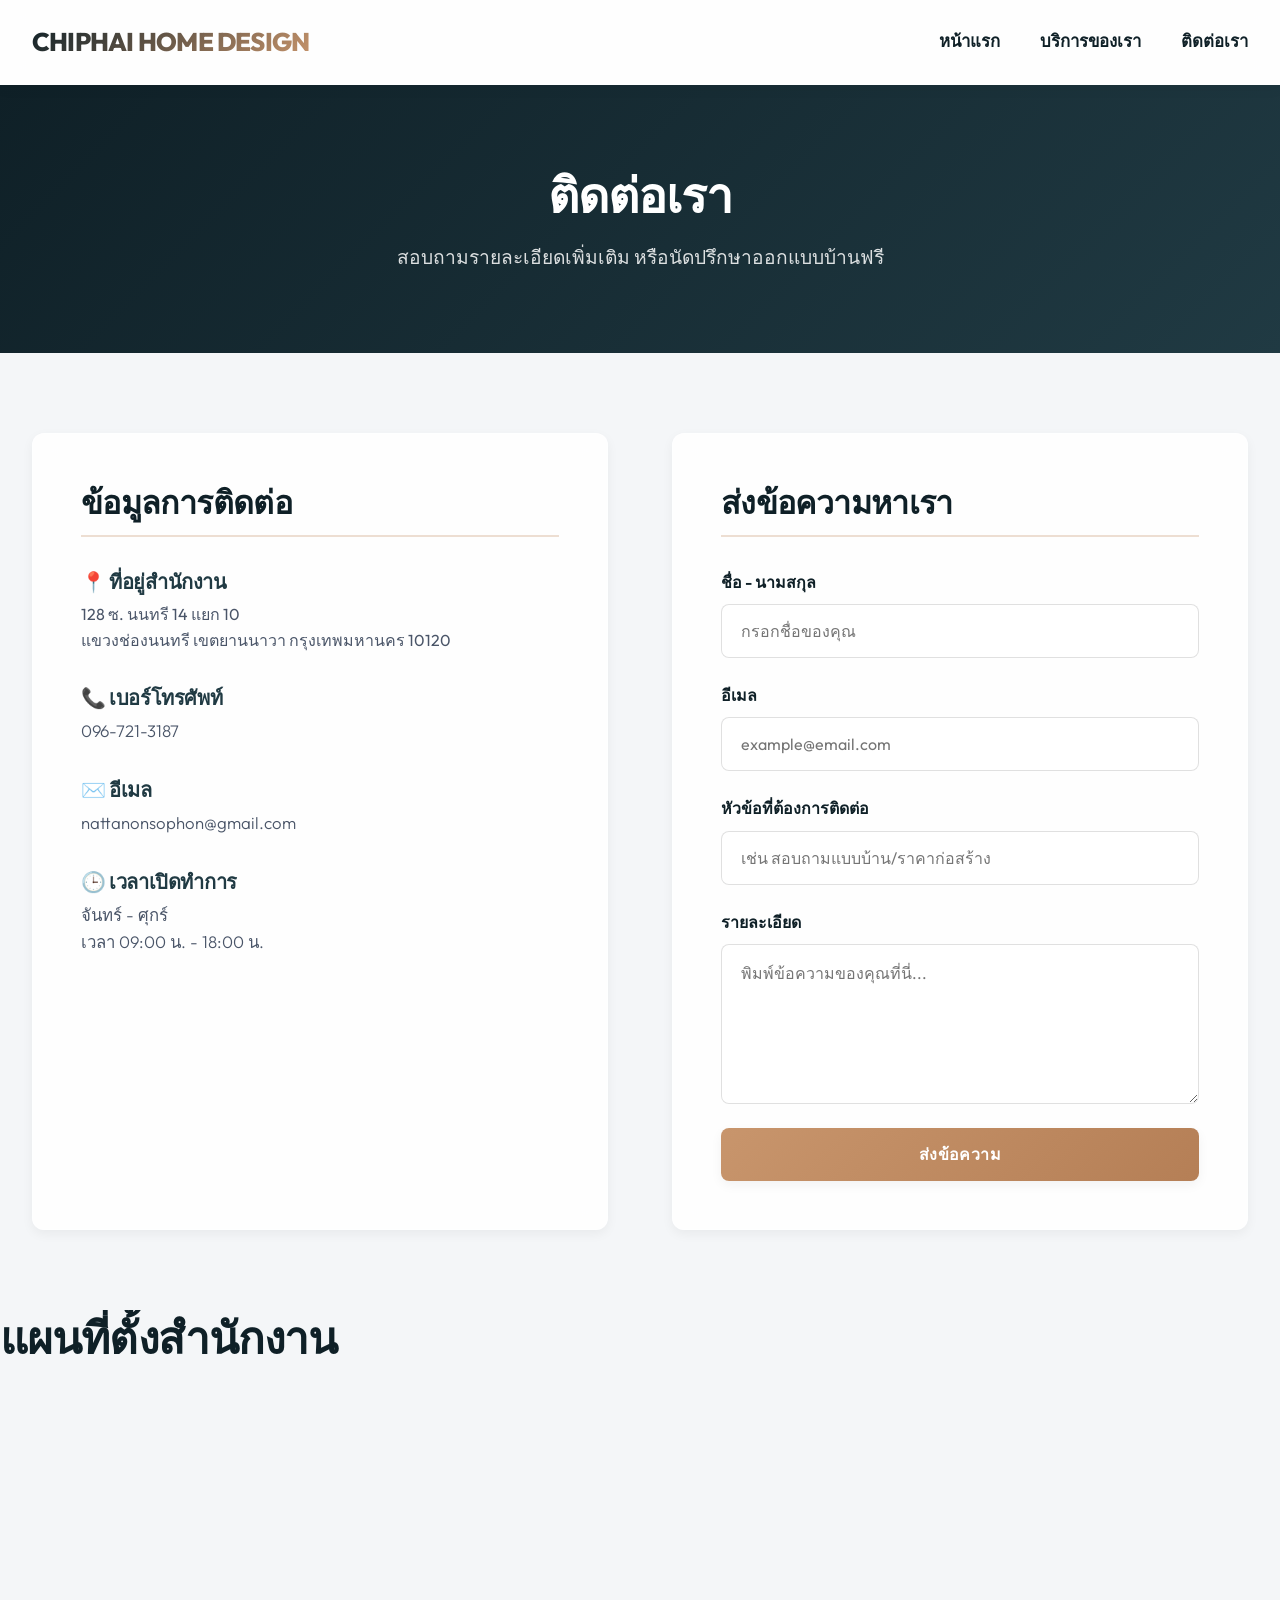
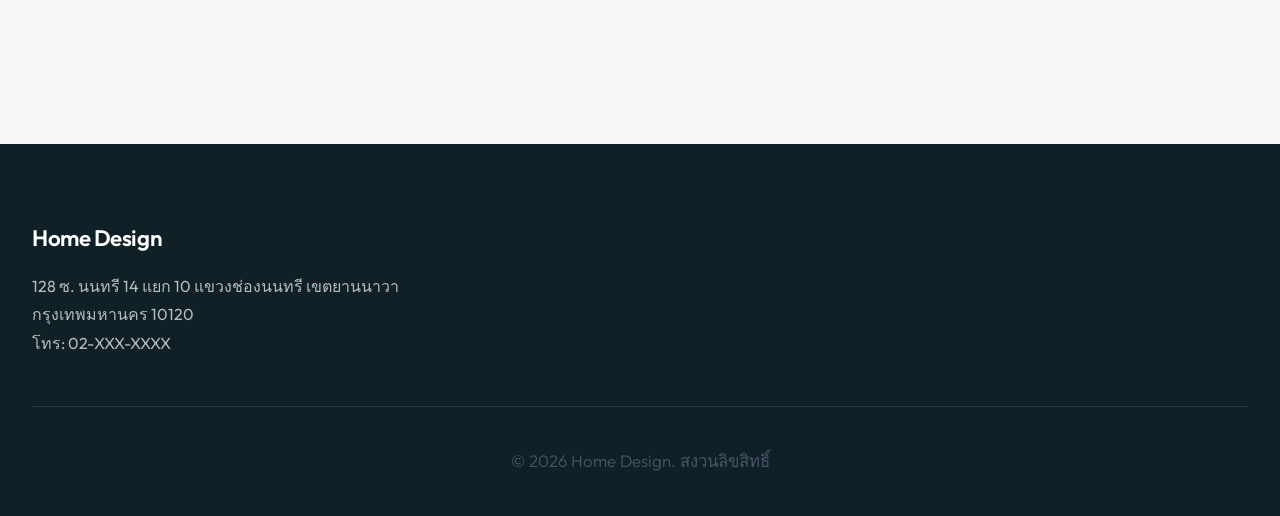
==== commit 0bdcd962: "Update contact.html" ====
--- a/contact.html
+++ b/contact.html
@@ -102,7 +102,7 @@
             <section class="footer-section">
                 <h3> Home Design</h3>
                 <address>
-                   128 ซ. นนทรี 14 แยก 10 แขวงช่องนนทรี เขตยานนาวา 10120<br>กรุงเทพมหานคร 10120<br>
+                   128 ซ. นนทรี 14 แยก 10 แขวงช่องนนทรี เขตยานนาวา <br>กรุงเทพมหานคร 10120<br>
                     โทร: 02-XXX-XXXX
                 </address>
             </section>
